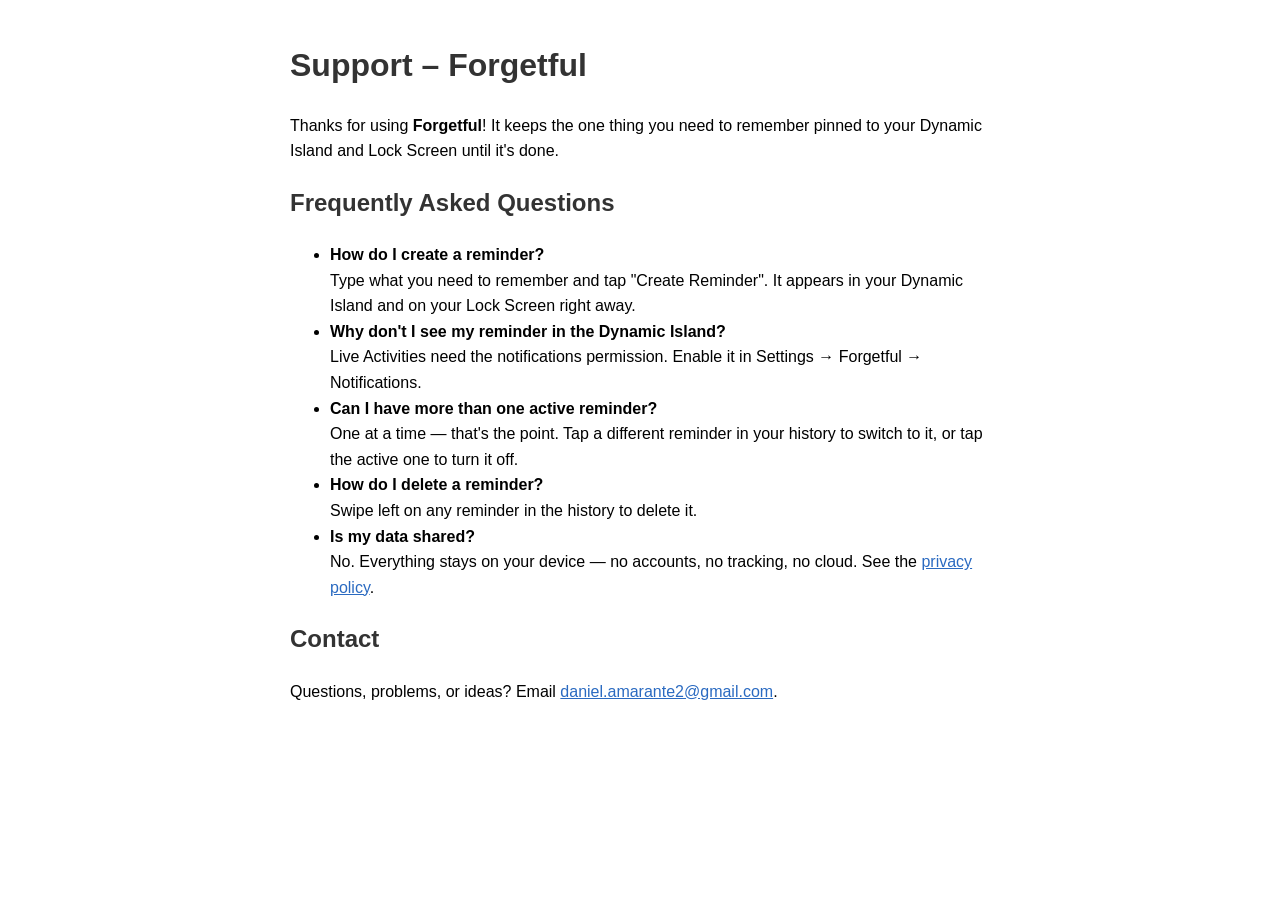
==== forgetful/support.html @ 516eb105 "Add Forgetful privacy policy and support pages" ====
<!DOCTYPE html>
<html lang="en">
<head>
  <meta charset="UTF-8">
  <title>Support – Forgetful</title>
  <style>
    body { font-family: sans-serif; max-width: 700px; margin: 40px auto; line-height: 1.6; padding: 0 20px; }
    h1, h2 { color: #333; }
    a { color: #2a6ac1; }
  </style>
</head>
<body>

  <h1>Support – Forgetful</h1>

  <p>Thanks for using <strong>Forgetful</strong>! It keeps the one thing you need to remember pinned to your Dynamic Island and Lock Screen until it's done.</p>

  <h2>Frequently Asked Questions</h2>
  <ul>
    <li><strong>How do I create a reminder?</strong><br>
      Type what you need to remember and tap "Create Reminder". It appears in your Dynamic Island and on your Lock Screen right away.
    </li>
    <li><strong>Why don't I see my reminder in the Dynamic Island?</strong><br>
      Live Activities need the notifications permission. Enable it in Settings → Forgetful → Notifications.
    </li>
    <li><strong>Can I have more than one active reminder?</strong><br>
      One at a time — that's the point. Tap a different reminder in your history to switch to it, or tap the active one to turn it off.
    </li>
    <li><strong>How do I delete a reminder?</strong><br>
      Swipe left on any reminder in the history to delete it.
    </li>
    <li><strong>Is my data shared?</strong><br>
      No. Everything stays on your device — no accounts, no tracking, no cloud. See the
      <a href="privacy.html">privacy policy</a>.
    </li>
  </ul>

  <h2>Contact</h2>
  <p>Questions, problems, or ideas? Email <a href="mailto:daniel.amarante2@gmail.com">daniel.amarante2@gmail.com</a>.</p>

</body>
</html>
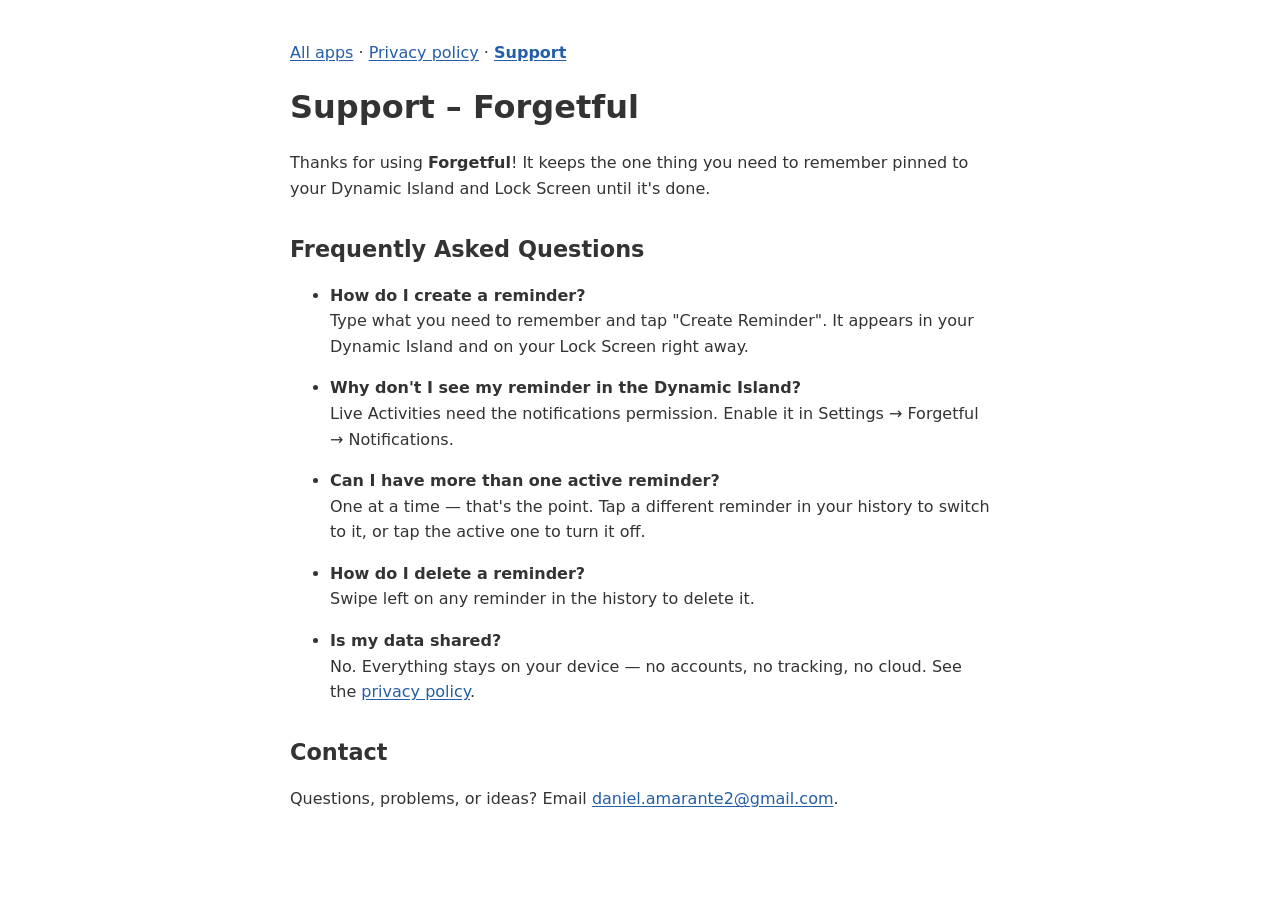
==== commit 6408ba95: "Organize app privacy and support pages with a shared layout" ====
--- a/forgetful/support.html
+++ b/forgetful/support.html
@@ -2,41 +2,41 @@
 <html lang="en">
 <head>
   <meta charset="UTF-8">
+  <meta name="viewport" content="width=device-width, initial-scale=1">
   <title>Support – Forgetful</title>
-  <style>
-    body { font-family: sans-serif; max-width: 700px; margin: 40px auto; line-height: 1.6; padding: 0 20px; }
-    h1, h2 { color: #333; }
-    a { color: #2a6ac1; }
-  </style>
+  <link rel="stylesheet" href="../assets/style.css">
 </head>
 <body>
+  <nav aria-label="Page navigation"><a href="../index.html">All apps</a> · <a href="privacy.html">Privacy policy</a> · <a href="support.html" aria-current="page">Support</a></nav>
+  <main>
 
-  <h1>Support – Forgetful</h1>
+    <h1>Support – Forgetful</h1>
 
-  <p>Thanks for using <strong>Forgetful</strong>! It keeps the one thing you need to remember pinned to your Dynamic Island and Lock Screen until it's done.</p>
+    <p>Thanks for using <strong>Forgetful</strong>! It keeps the one thing you need to remember pinned to your Dynamic Island and Lock Screen until it's done.</p>
 
-  <h2>Frequently Asked Questions</h2>
-  <ul>
+    <h2>Frequently Asked Questions</h2>
+    <ul>
     <li><strong>How do I create a reminder?</strong><br>
-      Type what you need to remember and tap "Create Reminder". It appears in your Dynamic Island and on your Lock Screen right away.
+    Type what you need to remember and tap "Create Reminder". It appears in your Dynamic Island and on your Lock Screen right away.
     </li>
     <li><strong>Why don't I see my reminder in the Dynamic Island?</strong><br>
-      Live Activities need the notifications permission. Enable it in Settings → Forgetful → Notifications.
+    Live Activities need the notifications permission. Enable it in Settings → Forgetful → Notifications.
     </li>
     <li><strong>Can I have more than one active reminder?</strong><br>
-      One at a time — that's the point. Tap a different reminder in your history to switch to it, or tap the active one to turn it off.
+    One at a time — that's the point. Tap a different reminder in your history to switch to it, or tap the active one to turn it off.
     </li>
     <li><strong>How do I delete a reminder?</strong><br>
-      Swipe left on any reminder in the history to delete it.
+    Swipe left on any reminder in the history to delete it.
     </li>
     <li><strong>Is my data shared?</strong><br>
-      No. Everything stays on your device — no accounts, no tracking, no cloud. See the
-      <a href="privacy.html">privacy policy</a>.
+    No. Everything stays on your device — no accounts, no tracking, no cloud. See the
+    <a href="privacy.html">privacy policy</a>.
     </li>
-  </ul>
+    </ul>
 
-  <h2>Contact</h2>
-  <p>Questions, problems, or ideas? Email <a href="mailto:daniel.amarante2@gmail.com">daniel.amarante2@gmail.com</a>.</p>
+    <h2>Contact</h2>
+    <p>Questions, problems, or ideas? Email <a href="mailto:daniel.amarante2@gmail.com">daniel.amarante2@gmail.com</a>.</p>
 
+  </main>
 </body>
 </html>
--- a/assets/style.css
+++ b/assets/style.css
@@ -0,0 +1,38 @@
+:root {
+  color-scheme: light;
+  font-family: system-ui, sans-serif;
+  color: #333;
+  background: #fff;
+  line-height: 1.6;
+}
+
+* { box-sizing: border-box; }
+
+body {
+  max-width: 740px;
+  margin: 40px auto;
+  padding: 0 20px;
+  overflow-wrap: anywhere;
+}
+
+h1, h2 { line-height: 1.3; }
+h1 { font-size: 2rem; }
+h2 { font-size: 1.4rem; margin-top: 1.5em; }
+a { color: #245da8; text-underline-offset: 0.15em; }
+a:hover { text-decoration-thickness: 2px; }
+a:focus-visible { outline: 2px solid currentColor; outline-offset: 4px; }
+a[aria-current="page"] { font-weight: 700; }
+nav { margin-bottom: 1rem; }
+section, .app-list > li {
+  border-top: 1px solid #ddd;
+  margin-top: 2rem;
+  padding-top: 1rem;
+}
+li { margin-bottom: 1rem; }
+.app-list { list-style: none; padding: 0; }
+.app-list h2 { margin-top: 0; }
+
+@media (max-width: 480px) {
+  body { margin: 24px auto; }
+  h1 { font-size: 1.65rem; }
+}
